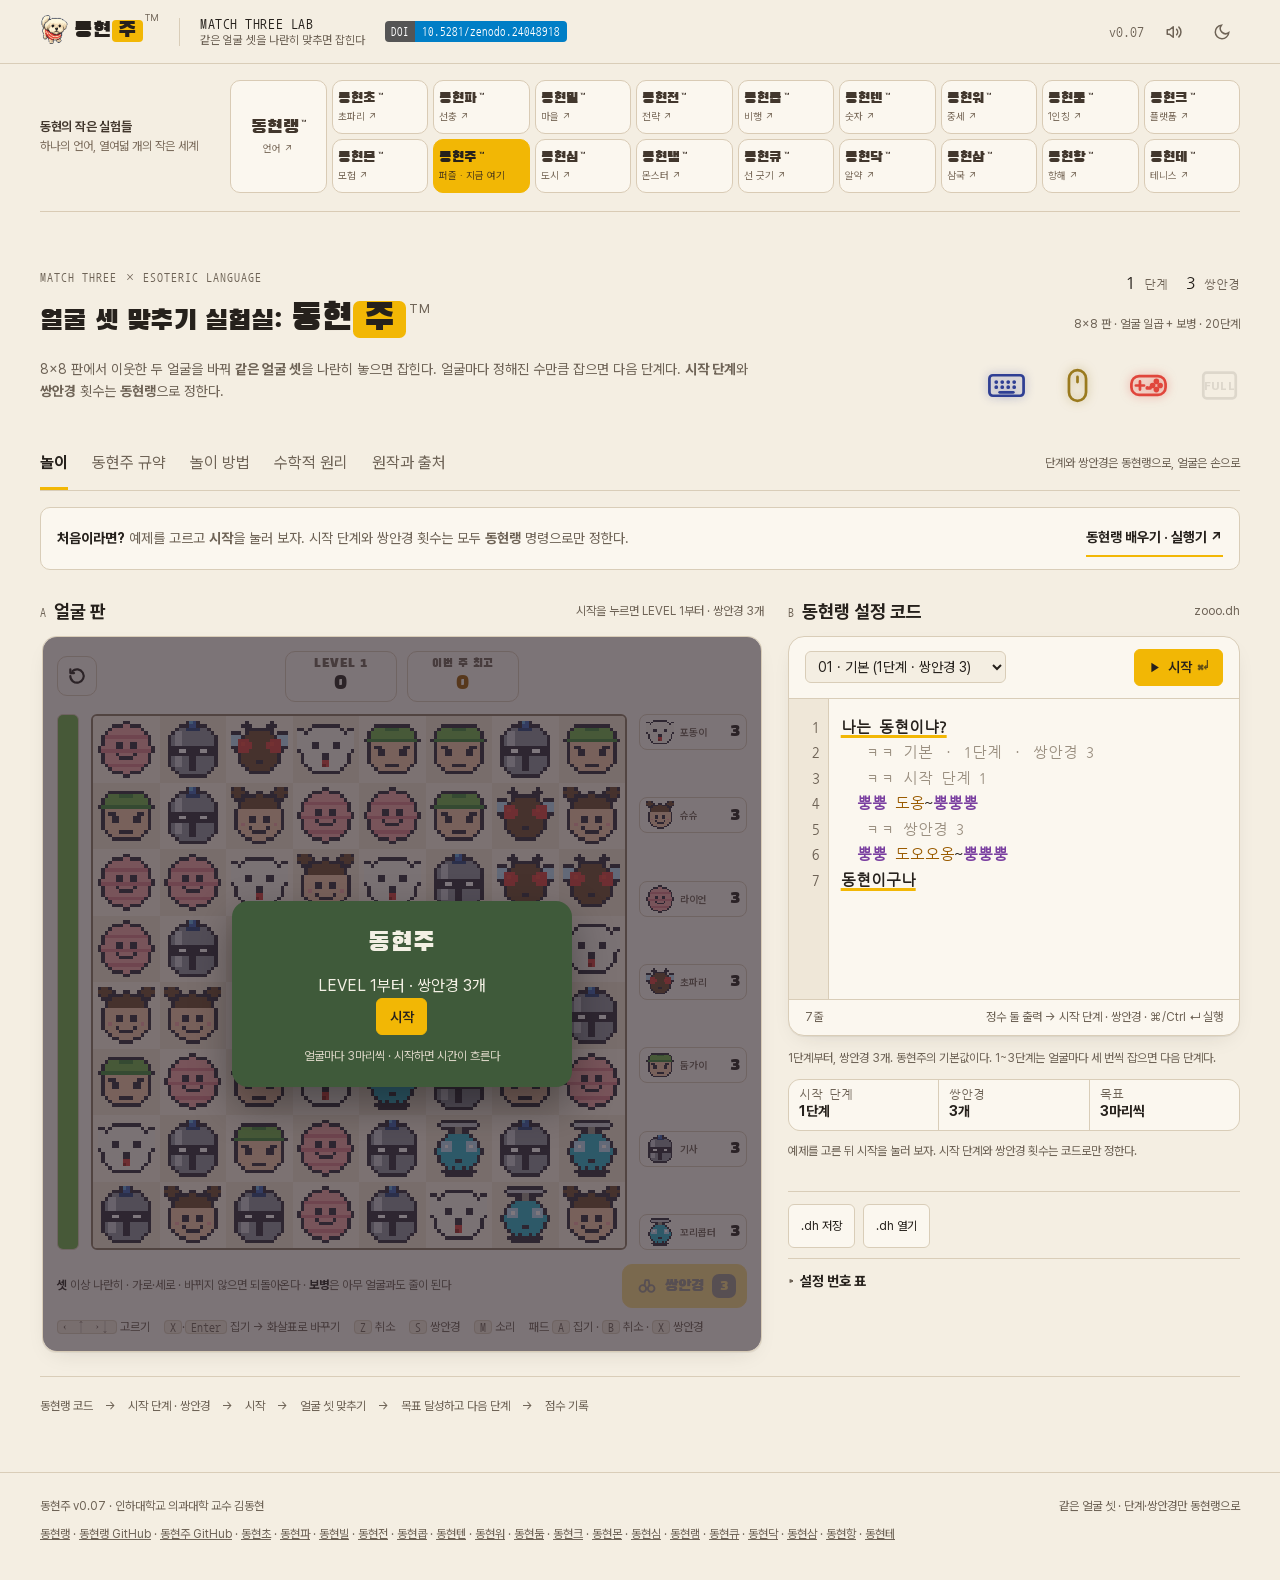
==== index.html @ 794be04b "v0.07: 목표량·누르면 용어, 시드 용어" ====
<!doctype html>
<html lang="ko" data-theme="light">
<head>
  <meta charset="utf-8"><meta name="viewport" content="width=device-width,initial-scale=1">
  <meta name="description" content="같은 얼굴 셋을 나란히 맞춰 잡는 8×8 퍼즐. 포동이·슈슈·라이언 등 동현랭 세계관의 얼굴로 놀고, 시작 단계와 쌍안경 횟수는 동현랭으로 정한다.">
  <title>동현주™ · 같은 얼굴 셋을 나란히 맞추면 잡힌다</title>
  <link rel="icon" type="image/x-icon" sizes="16x16 32x32 48x48" href="./favicon.ico">
  <link rel="icon" type="image/png" sizes="32x32" href="./favicon.png">
  <link rel="apple-touch-icon" sizes="180x180" href="./apple-touch-icon.png">
  <style>@font-face{font-family:'Black Han Sans';src:url('[data-uri]') format('woff2');font-display:swap;font-weight:400}
@font-face{font-family:'Pretendard';src:url('[data-uri]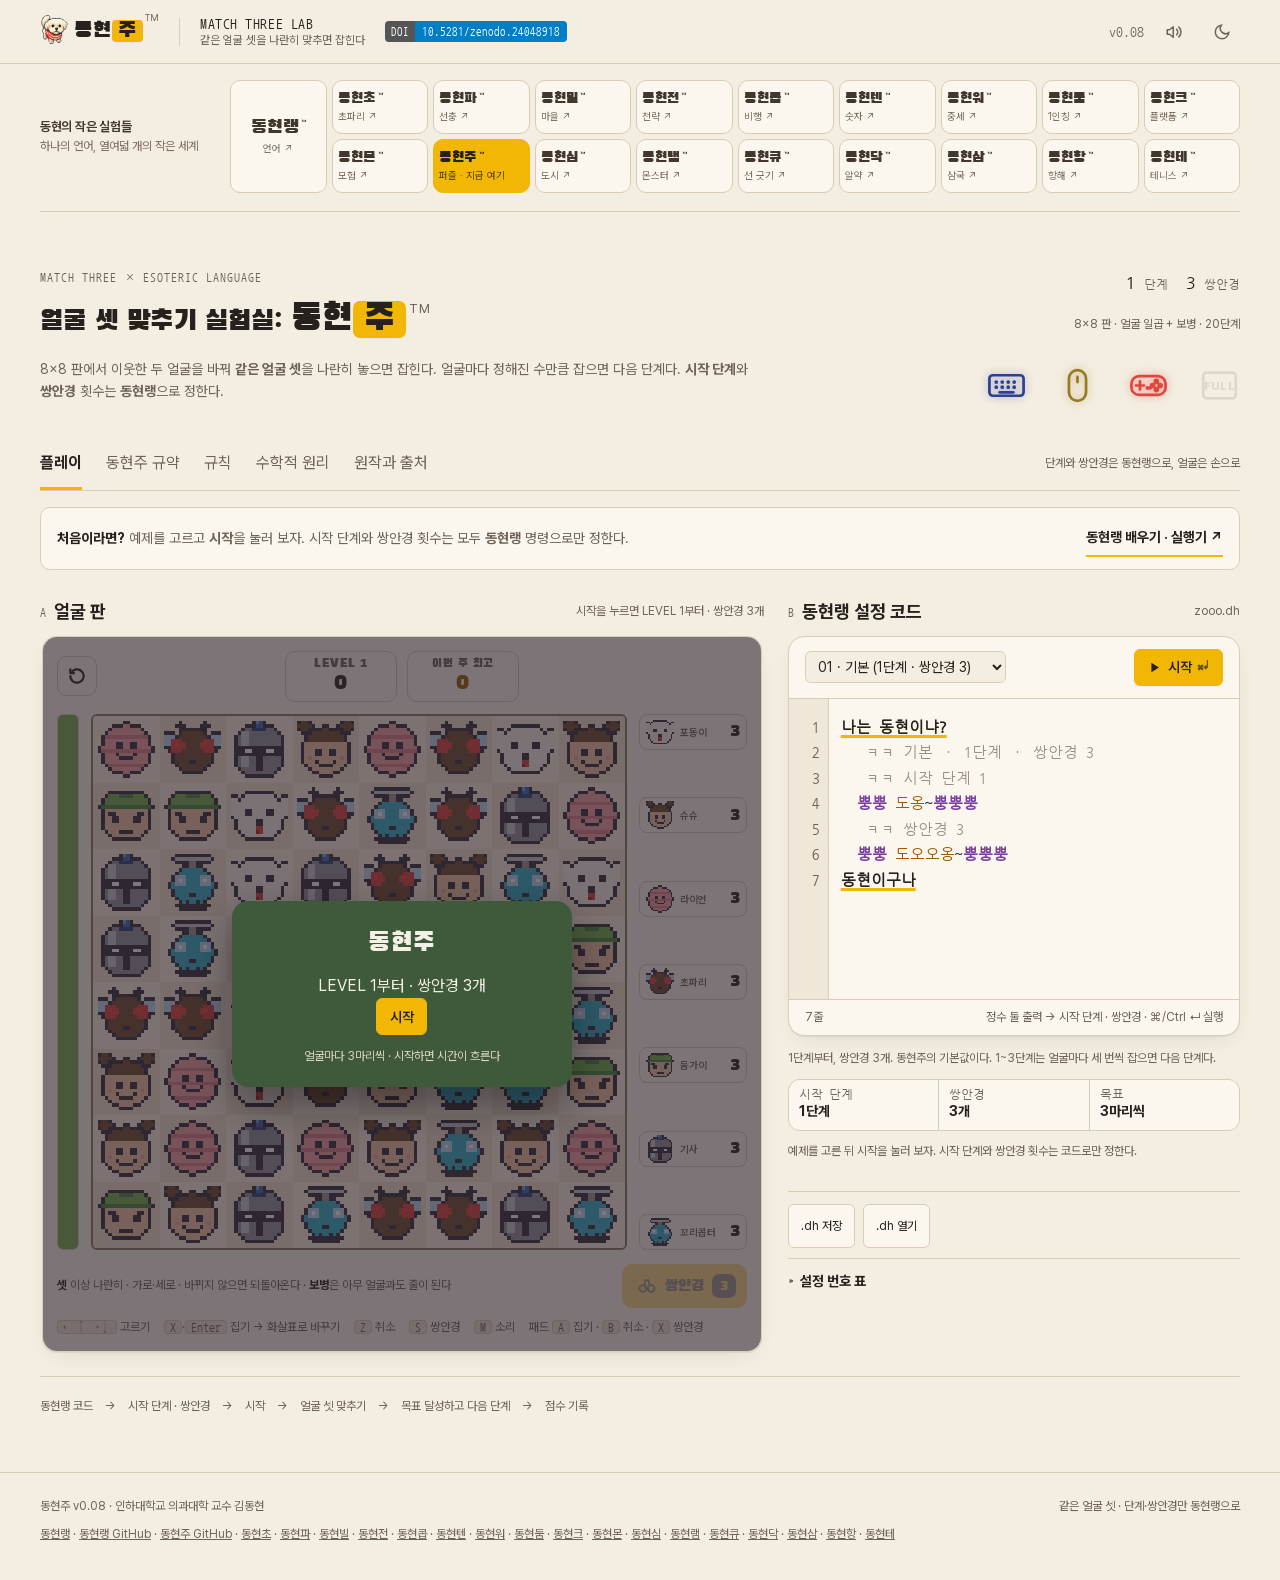
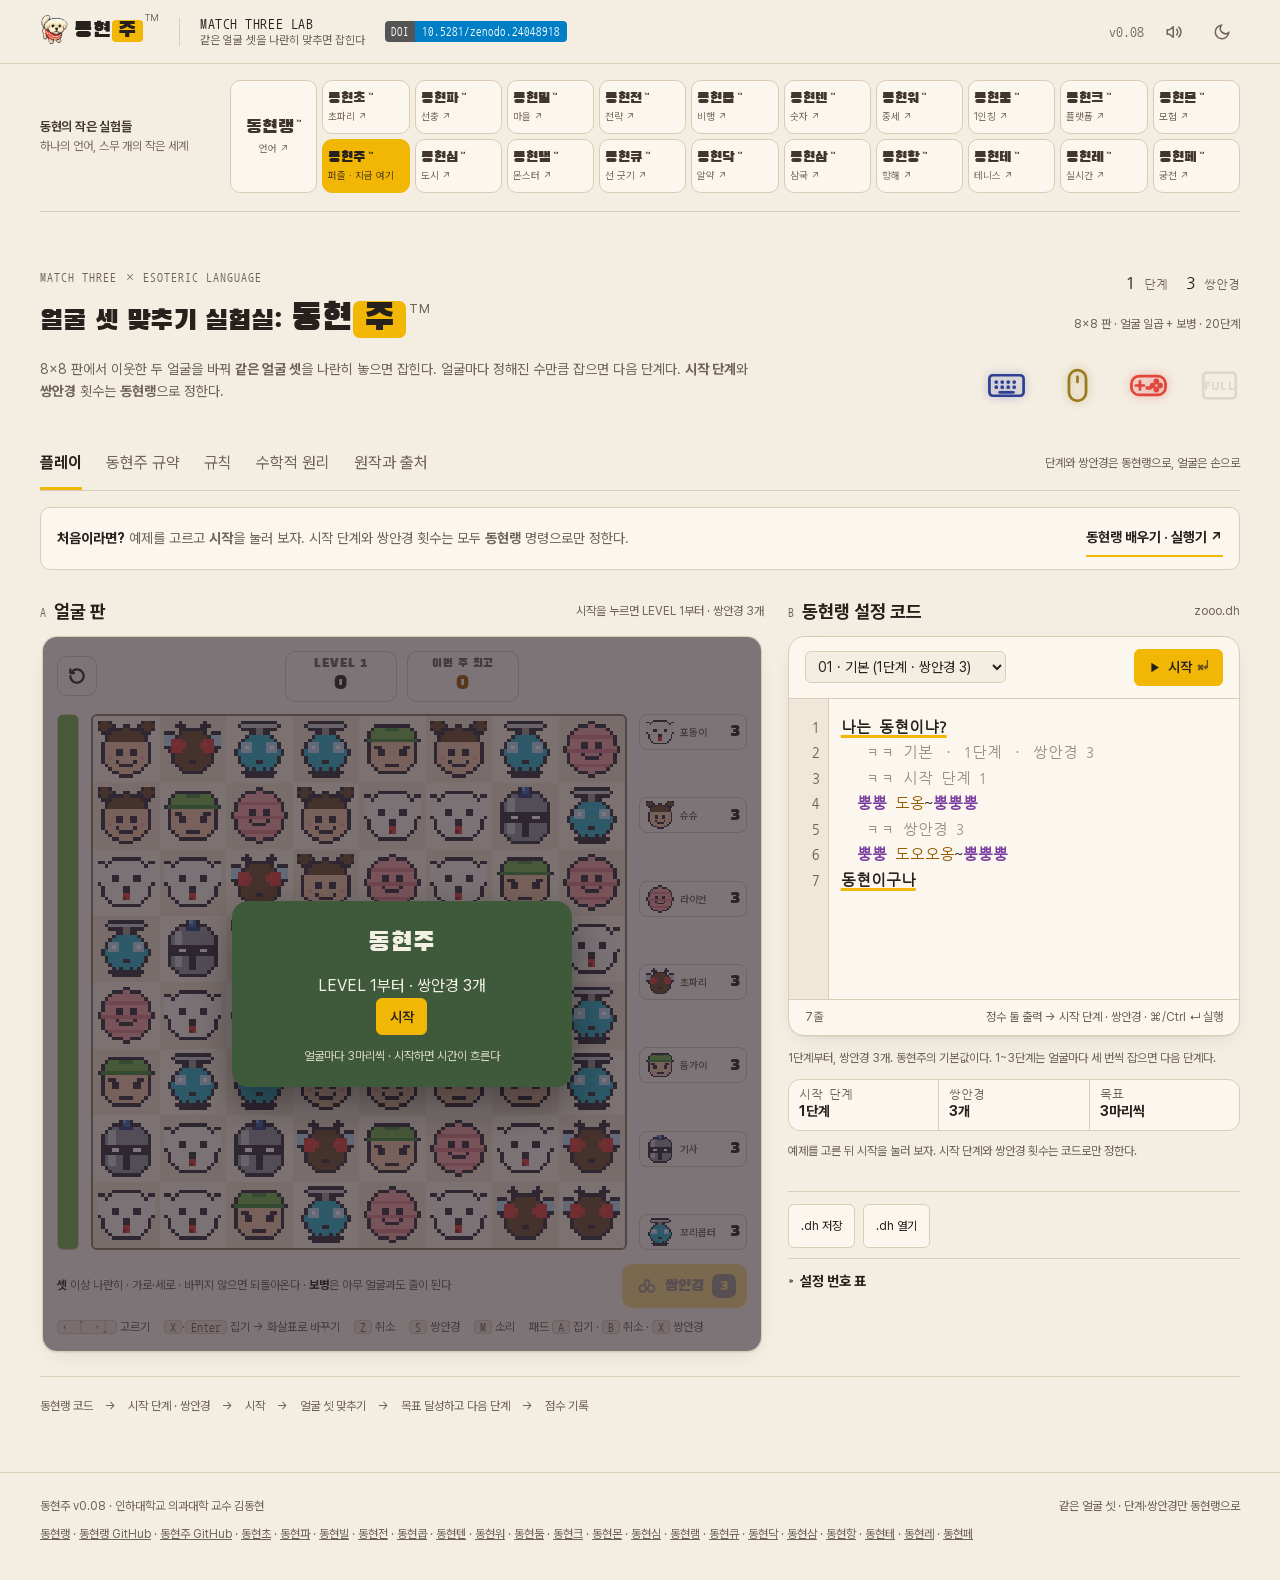
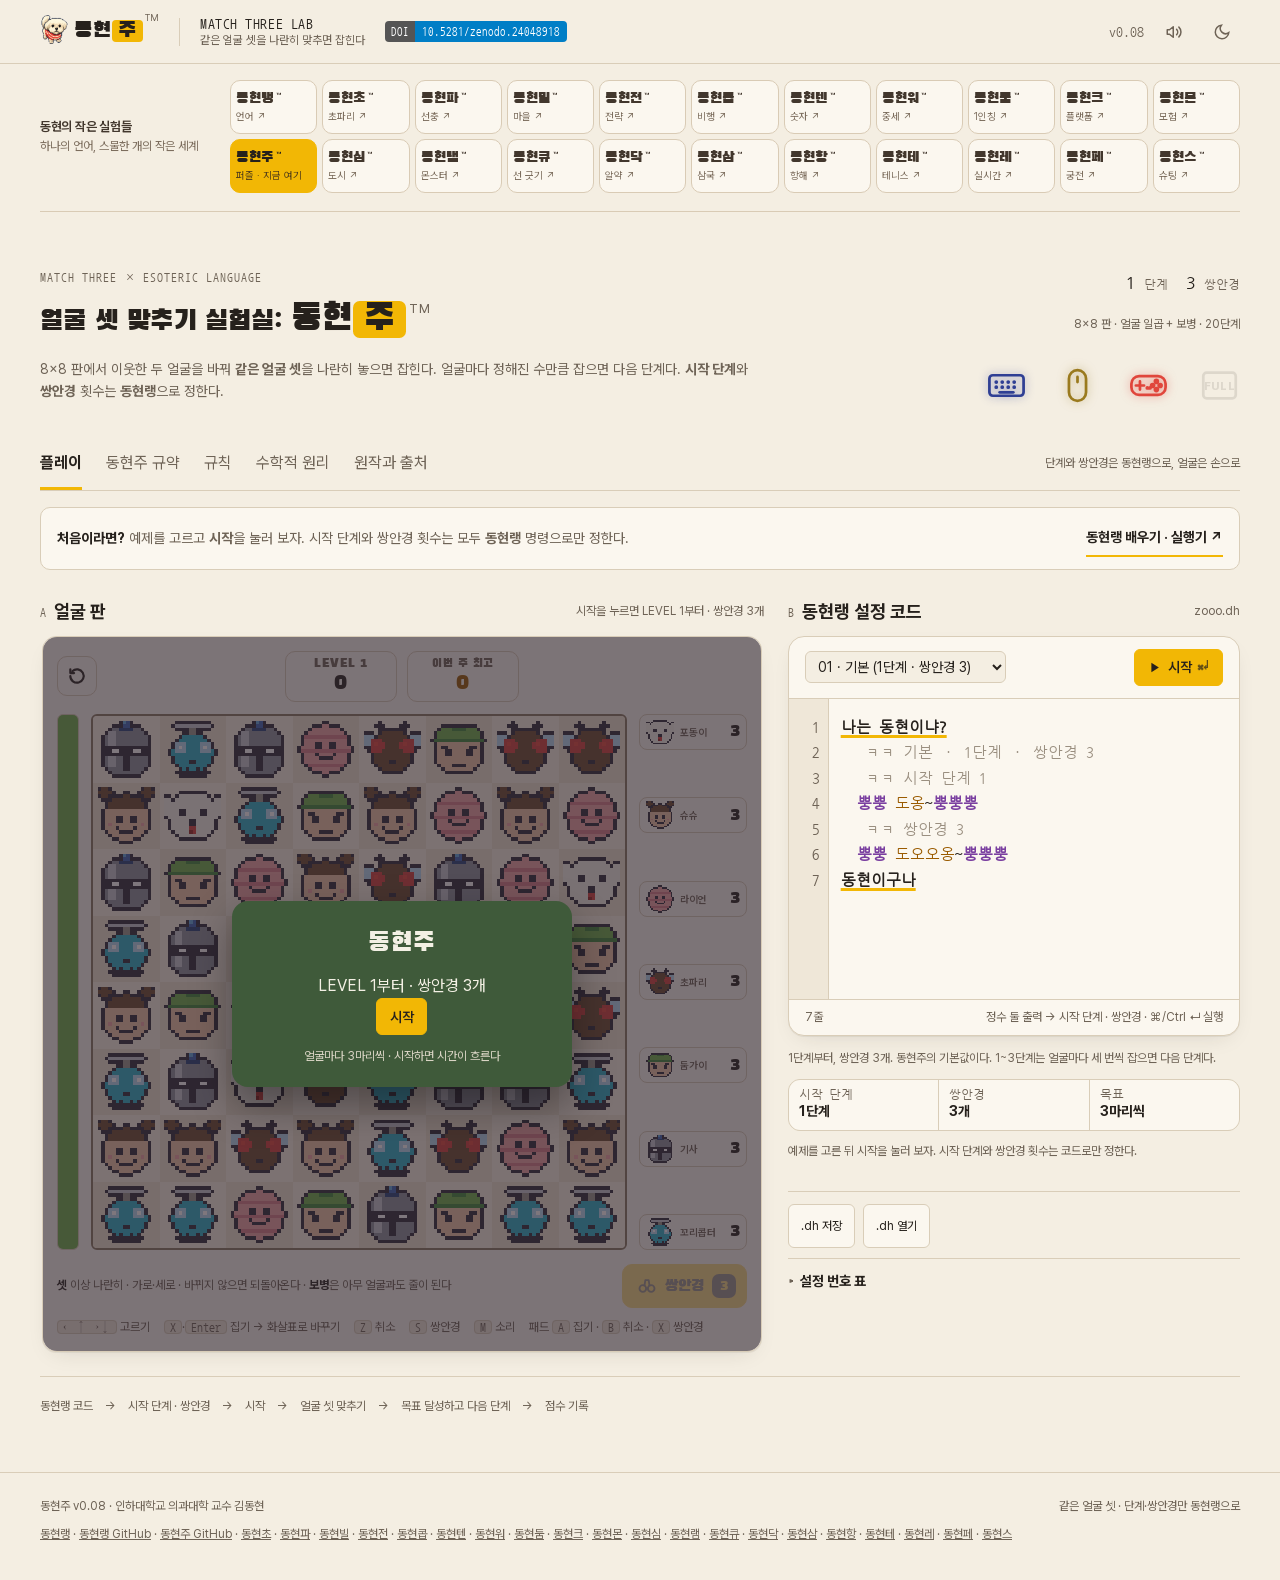
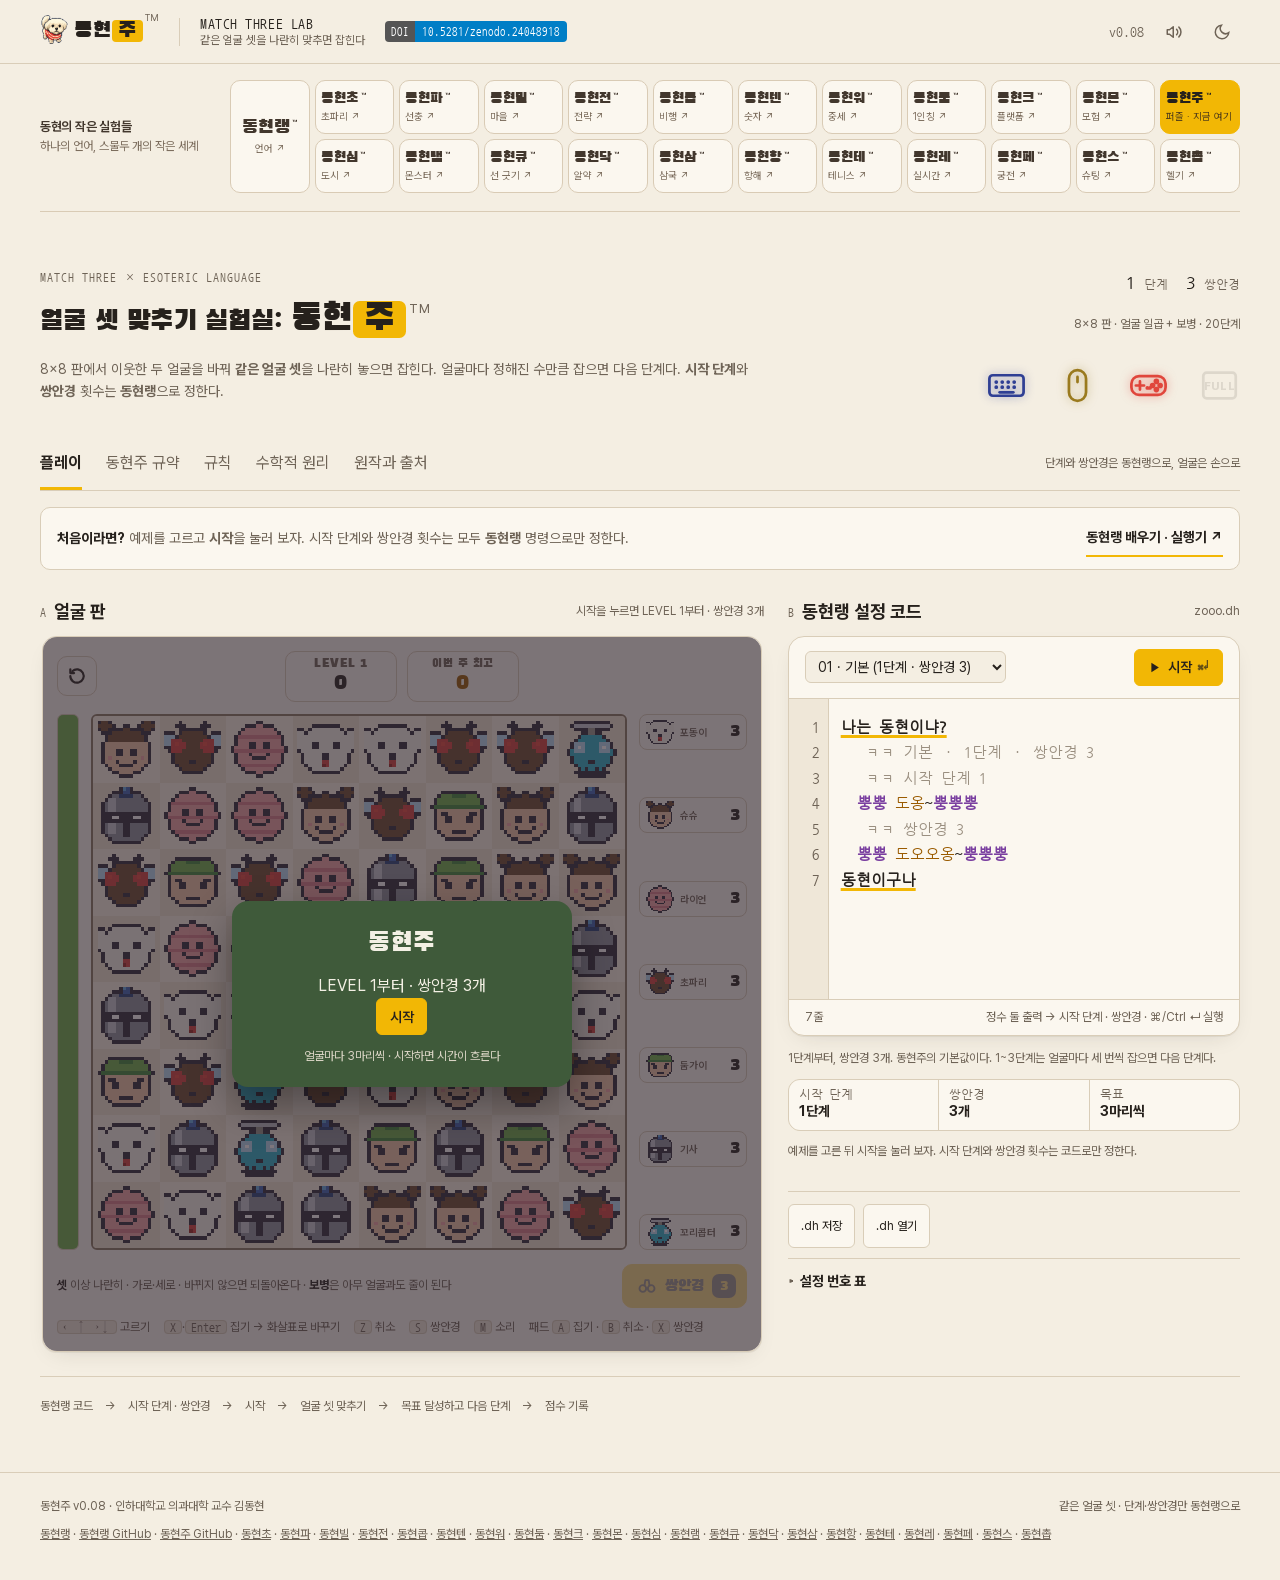
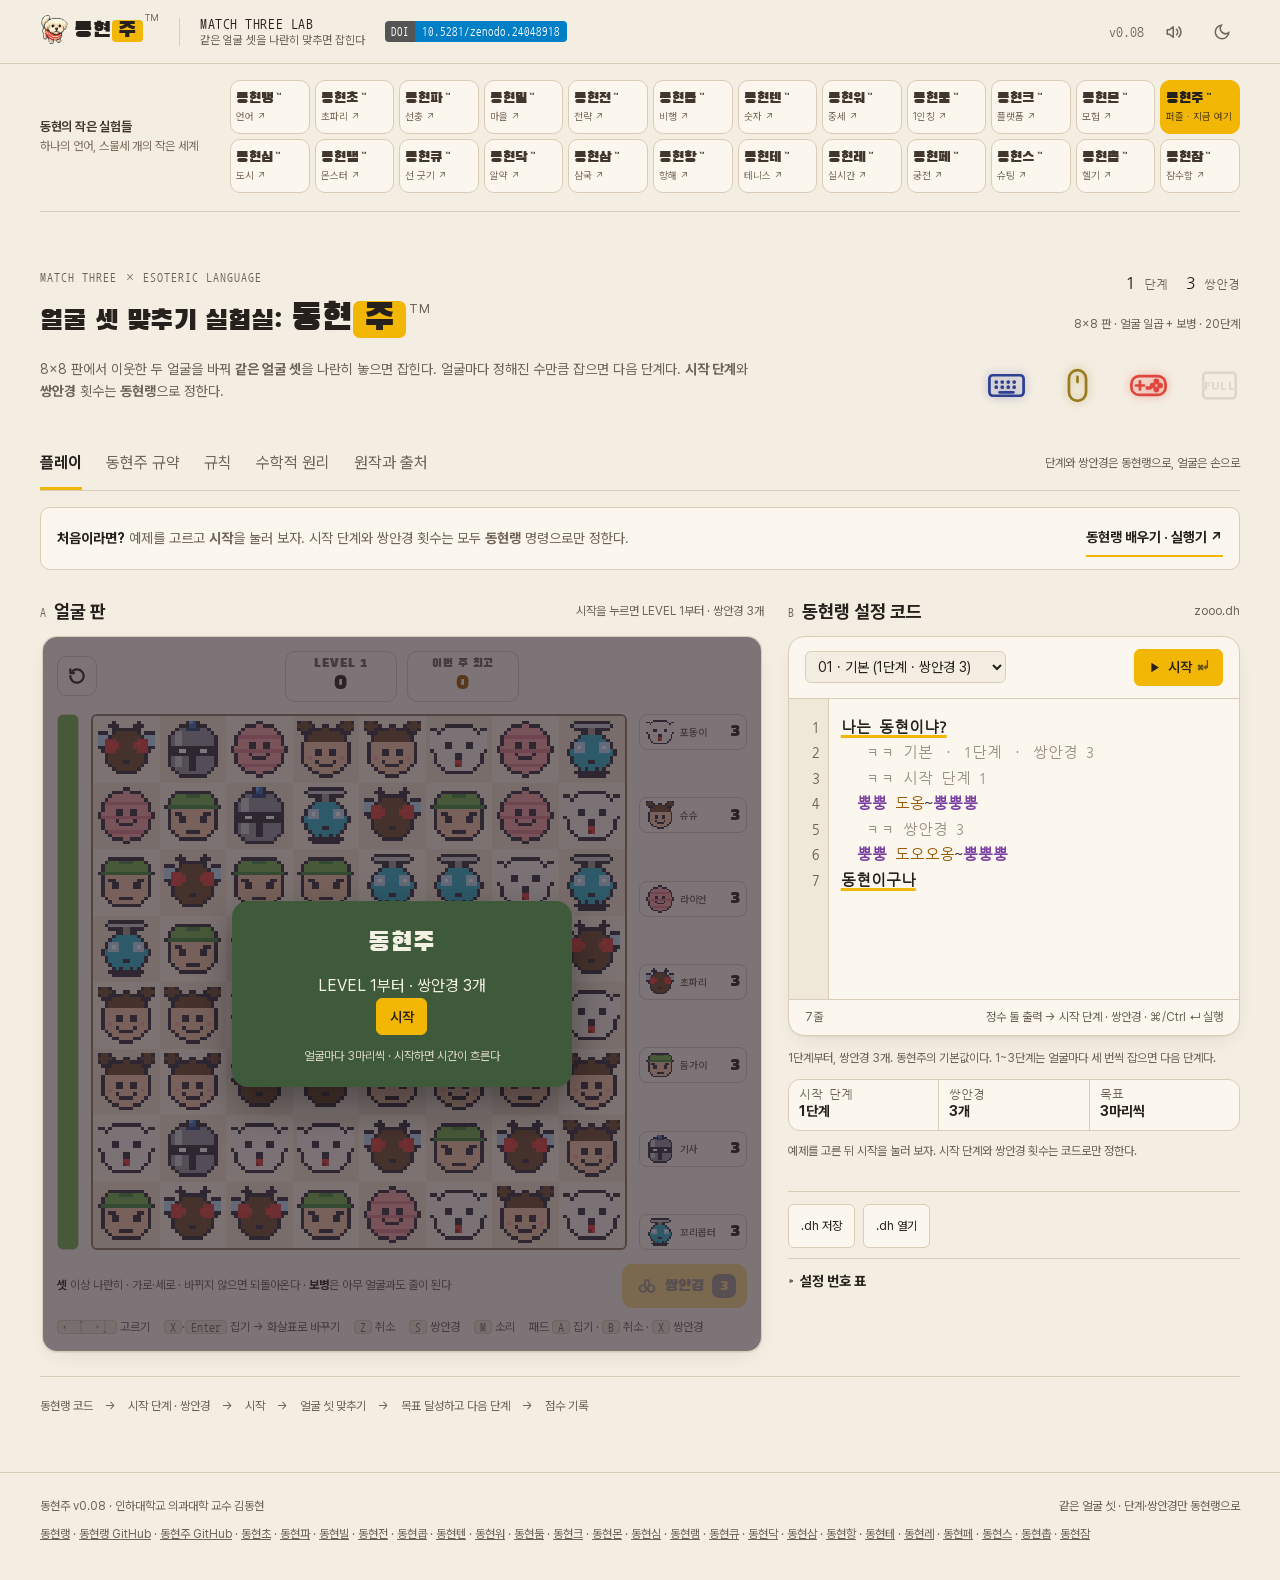
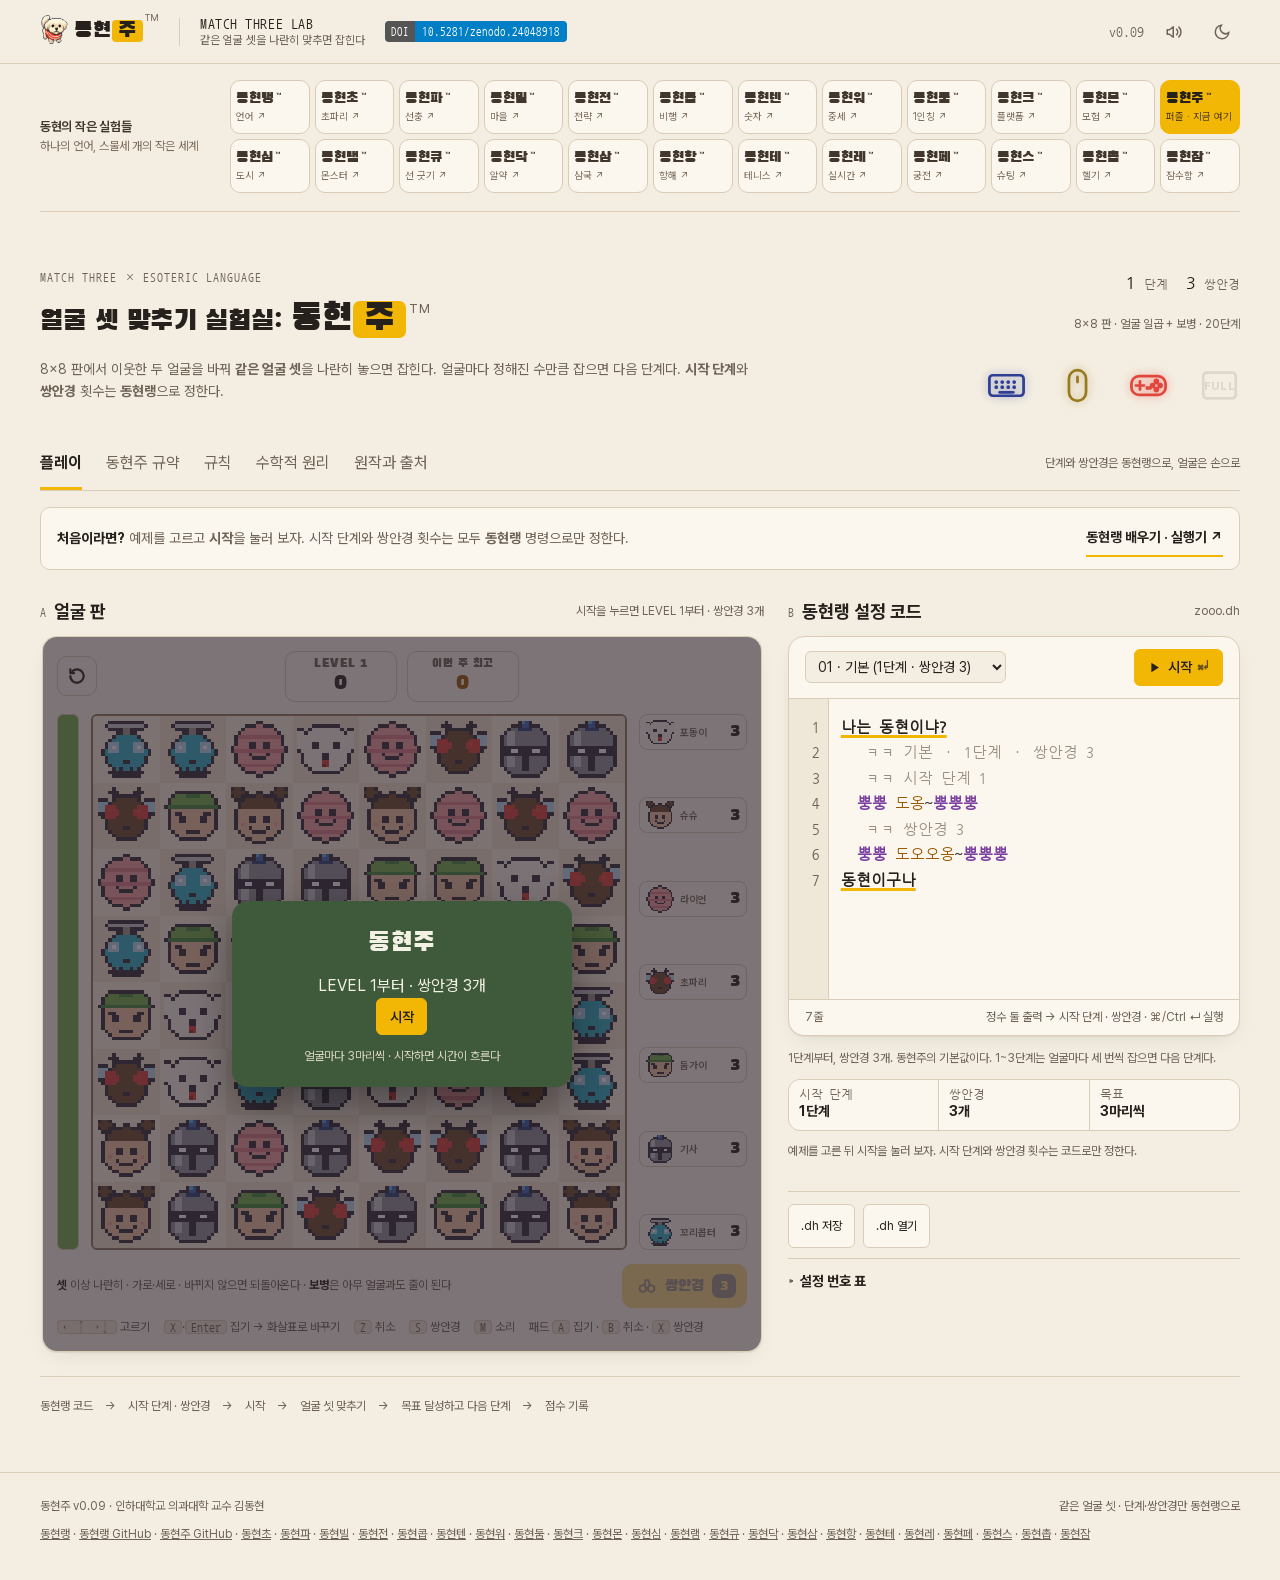
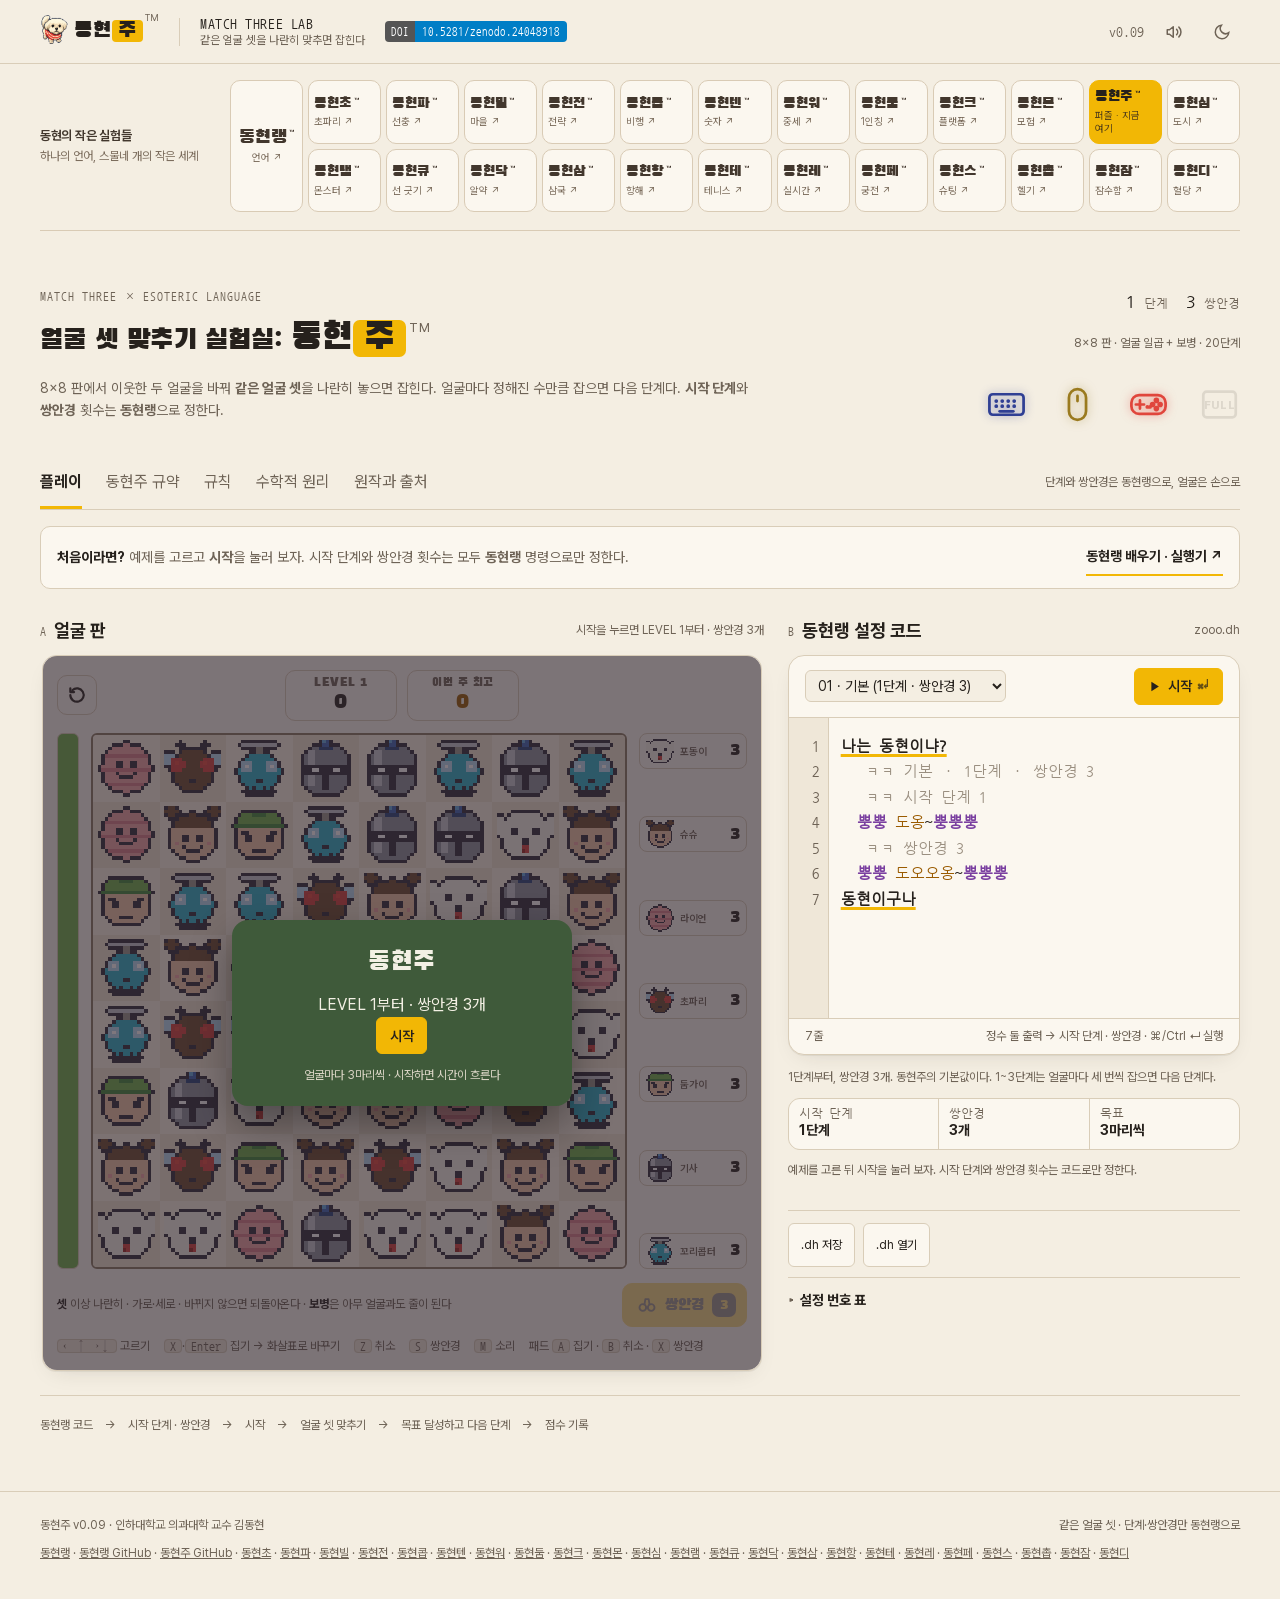
